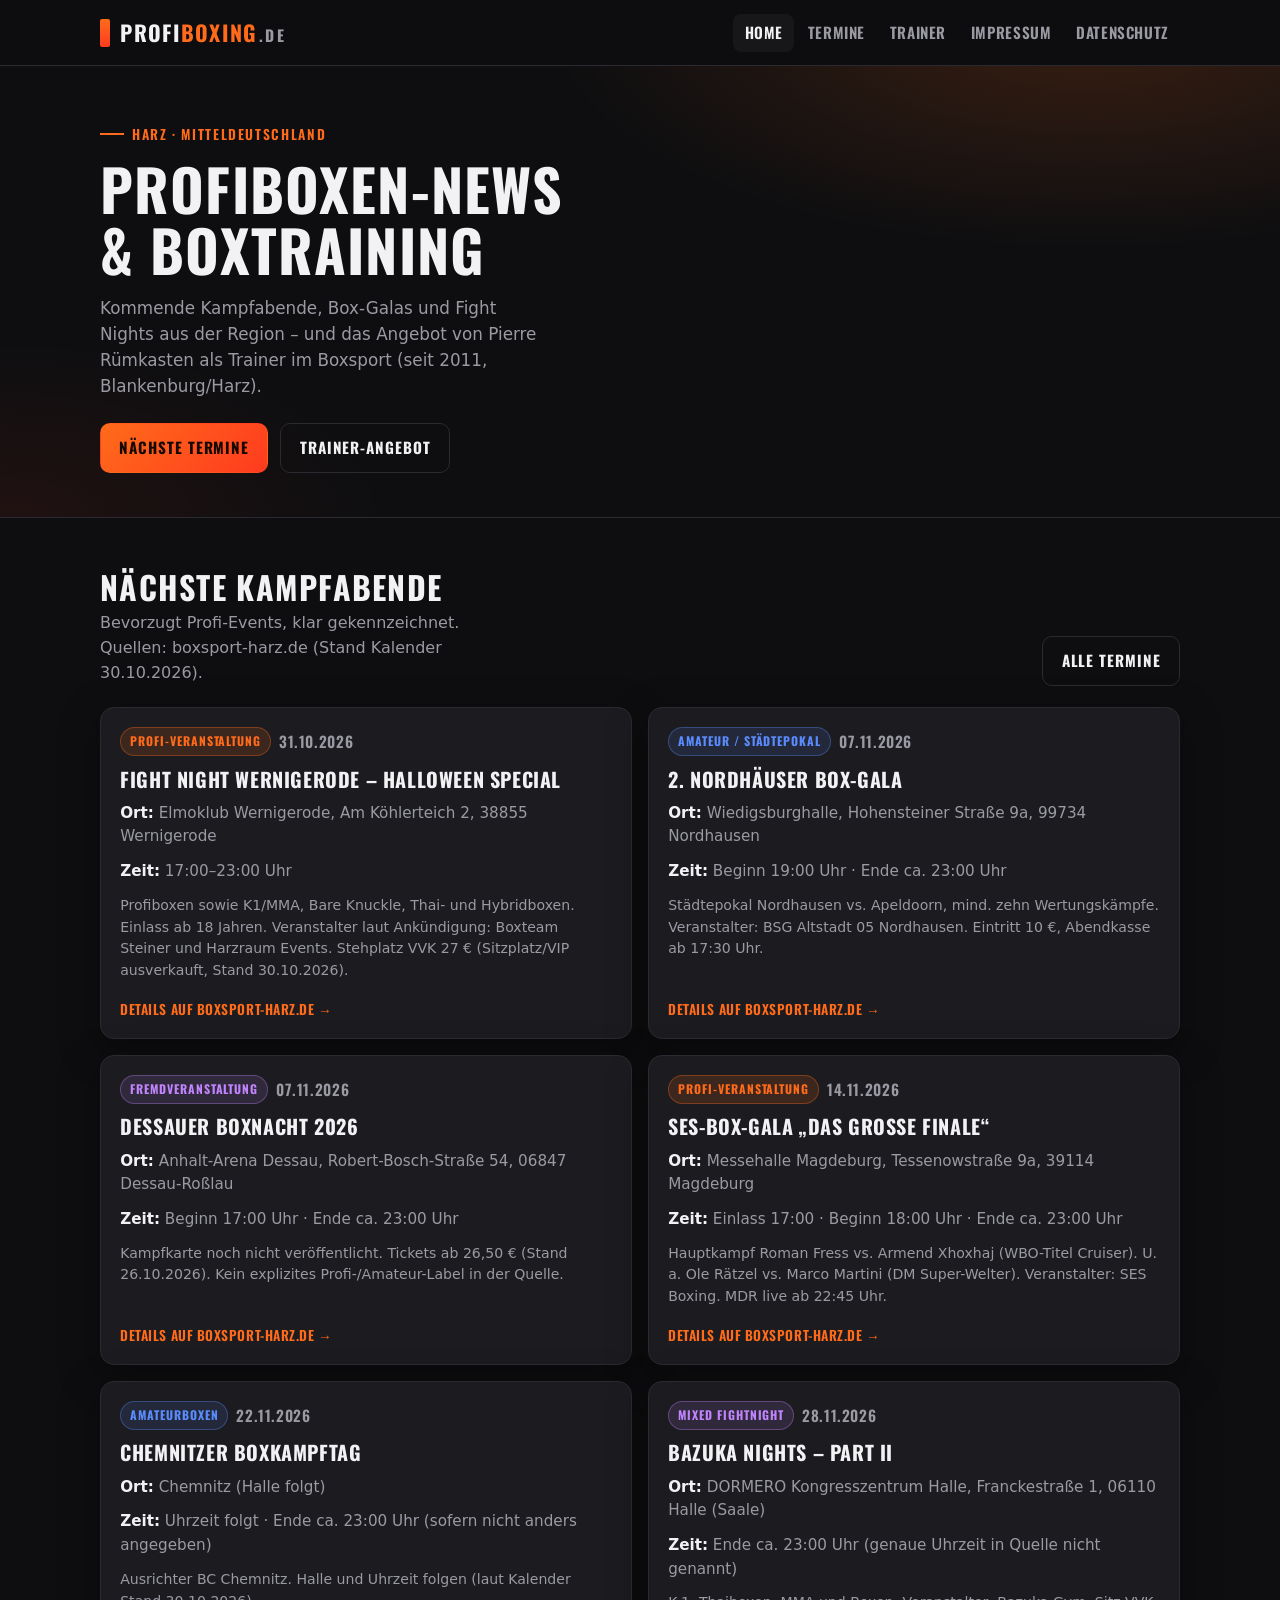
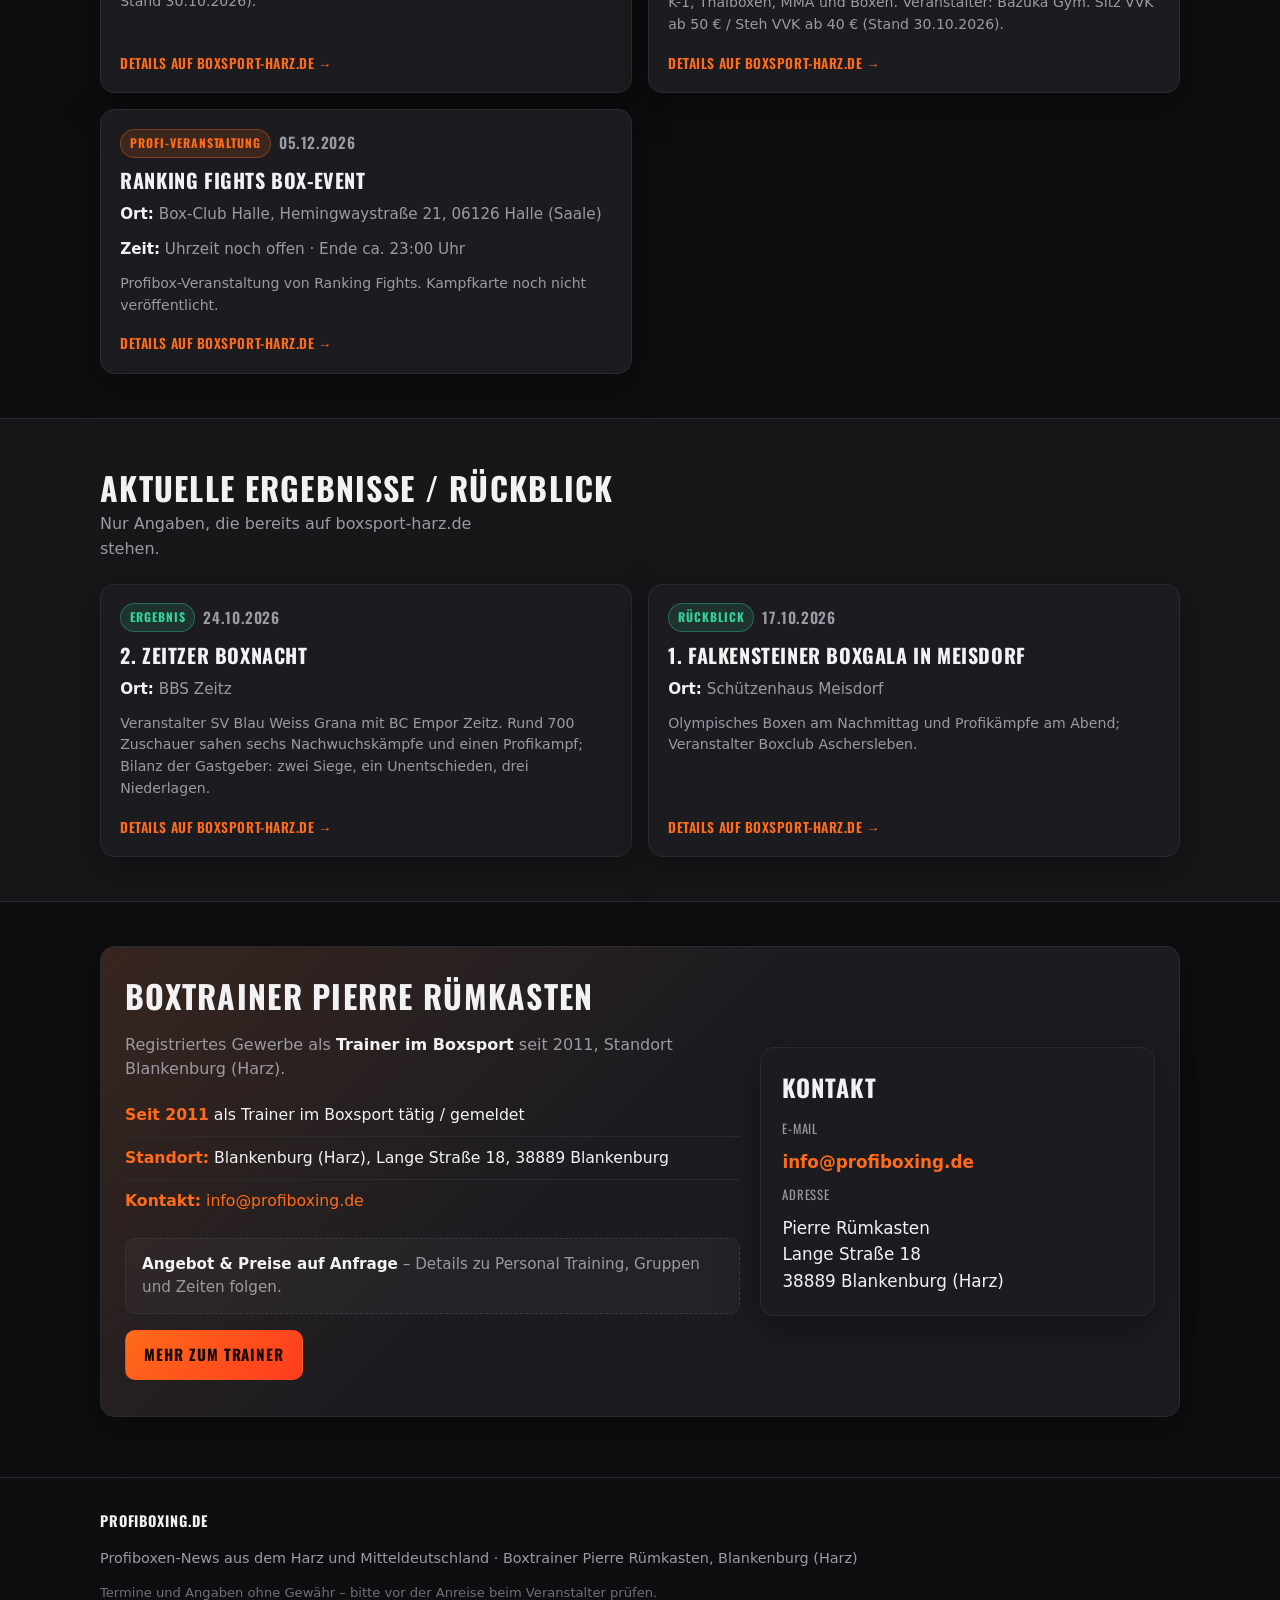
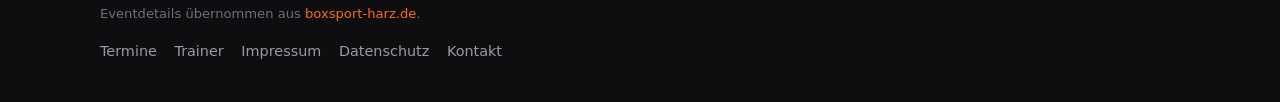
==== index.html @ 0468f7b8 "Initial draft site for www.profiboxing.de Static German site: Profi boxing events from Harz/Mittelde" ====
<!DOCTYPE html>
<html lang="de">
<head>
<meta charset="utf-8">
<meta name="viewport" content="width=device-width, initial-scale=1">
<meta name="referrer" content="strict-origin-when-cross-origin">
<title>PROFIBOXING.DE – Profiboxen im Harz &amp; Mitteldeutschland</title>
<meta name="description" content="Profiboxen-News aus dem Harz und Mitteldeutschland: kommende Kampfabende, Galas und Fight Nights – plus Angebot als Boxtrainer in Blankenburg (Harz).">
<meta name="author" content="Pierre Rümkasten">
<meta name="theme-color" content="#0e0e10">
<link rel="canonical" href="https://www.profiboxing.de/">
<meta property="og:title" content="PROFIBOXING.DE – Profiboxen im Harz &amp; Mitteldeutschland">
<meta property="og:description" content="Profiboxen-News aus dem Harz und Mitteldeutschland: kommende Kampfabende, Galas und Fight Nights – plus Angebot als Boxtrainer in Blankenburg (Harz).">
<meta property="og:url" content="https://www.profiboxing.de/">
<meta property="og:type" content="website">
<meta property="og:locale" content="de_DE">
<meta property="og:site_name" content="PROFIBOXING.DE">
<link rel="icon" href="favicon.ico" sizes="any">
<link rel="icon" type="image/svg+xml" href="icons/favicon.svg">
<link rel="icon" type="image/png" sizes="32x32" href="icons/favicon-32.png">
<link rel="apple-touch-icon" href="icons/apple-touch-icon.png">
<link rel="stylesheet" href="css/style.css">
</head>
<body>
<header class="site-header">
  <div class="wrap header-inner">
    <a class="logo" href="index.html" aria-label="PROFIBOXING.DE Startseite">
      <span class="logo-mark" aria-hidden="true"></span>
      <span class="logo-text">PROFI<span>BOXING</span><small>.DE</small></span>
    </a>
    <button class="nav-toggle" type="button" aria-expanded="false" aria-controls="site-nav" id="navToggle">Menü</button>
    <nav class="nav" id="site-nav" aria-label="Hauptnavigation">
      <a href="index.html" aria-current="page">Home</a>
      <a href="Termine.html">Termine</a>
      <a href="Trainer.html">Trainer</a>
      <a href="Impressum.html">Impressum</a>
      <a href="Datenschutz.html">Datenschutz</a>
    </nav>
  </div>
</header>

<main>
  <section class="hero">
    <div class="wrap">
      <p class="hero-kicker">Harz · Mitteldeutschland</p>
      <h1>Profiboxen-News &amp; Boxtraining</h1>
      <p class="lead">Kommende Kampfabende, Box-Galas und Fight Nights aus der Region – und das Angebot von Pierre Rümkasten als Trainer im Boxsport (seit 2011, Blankenburg/Harz).</p>
      <div class="hero-actions">
        <a class="btn btn-primary" href="Termine.html">Nächste Termine</a>
        <a class="btn btn-ghost" href="Trainer.html">Trainer-Angebot</a>
      </div>
    </div>
  </section>

  <section class="section" id="termine">
    <div class="wrap">
      <div class="section-head">
        <div>
          <h2>Nächste Kampfabende</h2>
          <p>Bevorzugt Profi-Events, klar gekennzeichnet. Quellen: boxsport-harz.de (Stand Kalender 30.10.2026).</p>
        </div>
        <a class="btn btn-ghost" href="Termine.html">Alle Termine</a>
      </div>
      <div class="grid grid-2">
        <article class="event-card">
  <div class="event-top">
    <span class="badge badge-profi">Profi-Veranstaltung</span>
    <span class="event-date">31.10.2026</span>
  </div>
  <h3>Fight Night Wernigerode – Halloween Special</h3>
  <p class="event-meta"><strong>Ort:</strong> Elmoklub Wernigerode, Am Köhlerteich 2, 38855 Wernigerode</p>
  <p class="event-meta"><strong>Zeit:</strong> 17:00–23:00 Uhr</p>
  <p class="event-note">Profiboxen sowie K1/MMA, Bare Knuckle, Thai- und Hybridboxen. Einlass ab 18 Jahren. Veranstalter laut Ankündigung: Boxteam Steiner und Harzraum Events. Stehplatz VVK 27 € (Sitzplatz/VIP ausverkauft, Stand 30.10.2026).</p>
  <div class="event-links">
    <a href="https://www.boxsport-harz.de/FightNight-Wernigerode-2026.html" rel="noopener noreferrer" target="_blank">Details auf boxsport-harz.de →</a>
  </div>
</article>

<article class="event-card">
  <div class="event-top">
    <span class="badge badge-amateur">Amateur / Städtepokal</span>
    <span class="event-date">07.11.2026</span>
  </div>
  <h3>2. Nordhäuser Box-Gala</h3>
  <p class="event-meta"><strong>Ort:</strong> Wiedigsburghalle, Hohensteiner Straße 9a, 99734 Nordhausen</p>
  <p class="event-meta"><strong>Zeit:</strong> Beginn 19:00 Uhr · Ende ca. 23:00 Uhr</p>
  <p class="event-note">Städtepokal Nordhausen vs. Apeldoorn, mind. zehn Wertungskämpfe. Veranstalter: BSG Altstadt 05 Nordhausen. Eintritt 10 €, Abendkasse ab 17:30 Uhr.</p>
  <div class="event-links">
    <a href="https://www.boxsport-harz.de/Box-Gala-Nordhausen-2026-11-07.html" rel="noopener noreferrer" target="_blank">Details auf boxsport-harz.de →</a>
  </div>
</article>

<article class="event-card">
  <div class="event-top">
    <span class="badge badge-mixed">Fremdveranstaltung</span>
    <span class="event-date">07.11.2026</span>
  </div>
  <h3>Dessauer Boxnacht 2026</h3>
  <p class="event-meta"><strong>Ort:</strong> Anhalt-Arena Dessau, Robert-Bosch-Straße 54, 06847 Dessau-Roßlau</p>
  <p class="event-meta"><strong>Zeit:</strong> Beginn 17:00 Uhr · Ende ca. 23:00 Uhr</p>
  <p class="event-note">Kampfkarte noch nicht veröffentlicht. Tickets ab 26,50 € (Stand 26.10.2026). Kein explizites Profi-/Amateur-Label in der Quelle.</p>
  <div class="event-links">
    <a href="https://www.boxsport-harz.de/Dessauer-Boxnacht-2026-11-07.html" rel="noopener noreferrer" target="_blank">Details auf boxsport-harz.de →</a>
  </div>
</article>

<article class="event-card">
  <div class="event-top">
    <span class="badge badge-profi">Profi-Veranstaltung</span>
    <span class="event-date">14.11.2026</span>
  </div>
  <h3>SES-Box-Gala „Das große Finale“</h3>
  <p class="event-meta"><strong>Ort:</strong> Messehalle Magdeburg, Tessenowstraße 9a, 39114 Magdeburg</p>
  <p class="event-meta"><strong>Zeit:</strong> Einlass 17:00 · Beginn 18:00 Uhr · Ende ca. 23:00 Uhr</p>
  <p class="event-note">Hauptkampf Roman Fress vs. Armend Xhoxhaj (WBO-Titel Cruiser). U. a. Ole Rätzel vs. Marco Martini (DM Super-Welter). Veranstalter: SES Boxing. MDR live ab 22:45 Uhr.</p>
  <div class="event-links">
    <a href="https://www.boxsport-harz.de/SES-Boxen-Magdeburg-2026-11-14.html" rel="noopener noreferrer" target="_blank">Details auf boxsport-harz.de →</a>
  </div>
</article>

<article class="event-card">
  <div class="event-top">
    <span class="badge badge-amateur">Amateurboxen</span>
    <span class="event-date">22.11.2026</span>
  </div>
  <h3>Chemnitzer Boxkampftag</h3>
  <p class="event-meta"><strong>Ort:</strong> Chemnitz (Halle folgt)</p>
  <p class="event-meta"><strong>Zeit:</strong> Uhrzeit folgt · Ende ca. 23:00 Uhr (sofern nicht anders angegeben)</p>
  <p class="event-note">Ausrichter BC Chemnitz. Halle und Uhrzeit folgen (laut Kalender Stand 30.10.2026).</p>
  <div class="event-links">
    <a href="https://www.boxsport-harz.de/Kalender.html" rel="noopener noreferrer" target="_blank">Details auf boxsport-harz.de →</a>
  </div>
</article>

<article class="event-card">
  <div class="event-top">
    <span class="badge badge-mixed">Mixed Fightnight</span>
    <span class="event-date">28.11.2026</span>
  </div>
  <h3>Bazuka Nights – Part II</h3>
  <p class="event-meta"><strong>Ort:</strong> DORMERO Kongresszentrum Halle, Franckestraße 1, 06110 Halle (Saale)</p>
  <p class="event-meta"><strong>Zeit:</strong> Ende ca. 23:00 Uhr (genaue Uhrzeit in Quelle nicht genannt)</p>
  <p class="event-note">K-1, Thaiboxen, MMA und Boxen. Veranstalter: Bazuka Gym. Sitz VVK ab 50 € / Steh VVK ab 40 € (Stand 30.10.2026).</p>
  <div class="event-links">
    <a href="https://www.boxsport-harz.de/Bazuka-Nights-Halle-2026-11-28.html" rel="noopener noreferrer" target="_blank">Details auf boxsport-harz.de →</a>
  </div>
</article>

<article class="event-card">
  <div class="event-top">
    <span class="badge badge-profi">Profi-Veranstaltung</span>
    <span class="event-date">05.12.2026</span>
  </div>
  <h3>Ranking Fights Box-Event</h3>
  <p class="event-meta"><strong>Ort:</strong> Box-Club Halle, Hemingwaystraße 21, 06126 Halle (Saale)</p>
  <p class="event-meta"><strong>Zeit:</strong> Uhrzeit noch offen · Ende ca. 23:00 Uhr</p>
  <p class="event-note">Profibox-Veranstaltung von Ranking Fights. Kampfkarte noch nicht veröffentlicht.</p>
  <div class="event-links">
    <a href="https://www.boxsport-harz.de/Ranking-Fights-Halle-2026-12-05.html" rel="noopener noreferrer" target="_blank">Details auf boxsport-harz.de →</a>
  </div>
</article>

      </div>
    </div>
  </section>

  <section class="section section-muted" id="ergebnisse">
    <div class="wrap">
      <div class="section-head">
        <div>
          <h2>Aktuelle Ergebnisse / Rückblick</h2>
          <p>Nur Angaben, die bereits auf boxsport-harz.de stehen.</p>
        </div>
      </div>
      <div class="grid grid-2">
        <article class="event-card">
  <div class="event-top">
    <span class="badge badge-result">Ergebnis</span>
    <span class="event-date">24.10.2026</span>
  </div>
  <h3>2. Zeitzer Boxnacht</h3>
  <p class="event-meta"><strong>Ort:</strong> BBS Zeitz</p>
  
  <p class="event-note">Veranstalter SV Blau Weiss Grana mit BC Empor Zeitz. Rund 700 Zuschauer sahen sechs Nachwuchskämpfe und einen Profikampf; Bilanz der Gastgeber: zwei Siege, ein Unentschieden, drei Niederlagen.</p>
  <div class="event-links">
    <a href="https://www.boxsport-harz.de/Kalender.html" rel="noopener noreferrer" target="_blank">Details auf boxsport-harz.de →</a>
  </div>
</article>

<article class="event-card">
  <div class="event-top">
    <span class="badge badge-result">Rückblick</span>
    <span class="event-date">17.10.2026</span>
  </div>
  <h3>1. Falkensteiner Boxgala in Meisdorf</h3>
  <p class="event-meta"><strong>Ort:</strong> Schützenhaus Meisdorf</p>
  
  <p class="event-note">Olympisches Boxen am Nachmittag und Profikämpfe am Abend; Veranstalter Boxclub Aschersleben.</p>
  <div class="event-links">
    <a href="https://www.boxsport-harz.de/index.html" rel="noopener noreferrer" target="_blank">Details auf boxsport-harz.de →</a>
  </div>
</article>

      </div>
    </div>
  </section>

  <section class="section" id="trainer">
    <div class="wrap">
      <div class="trainer-panel">
        <div>
          <h2>Boxtrainer Pierre Rümkasten</h2>
          <p>Registriertes Gewerbe als <strong style="color:var(--text)">Trainer im Boxsport</strong> seit 2011, Standort Blankenburg (Harz).</p>
          <ul class="fact-list">
            <li><strong>Seit 2011</strong> als Trainer im Boxsport tätig / gemeldet</li>
            <li><strong>Standort:</strong> Blankenburg (Harz), Lange Straße 18, 38889 Blankenburg</li>
            <li><strong>Kontakt:</strong> <a href="mailto:info@profiboxing.de">info@profiboxing.de</a></li>
          </ul>
          <!-- TODO: Personal Training – Inhalte, Zielgruppen, Dauer konkretisieren -->
          <!-- TODO: Gruppentraining – Formate und Gruppengrößen ergänzen -->
          <!-- TODO: Preise – konkrete Preislisten eintragen -->
          <!-- TODO: Trainingszeiten / Ort der Trainingseinheiten ergänzen -->
          <p class="placeholder-note"><strong>Angebot &amp; Preise auf Anfrage</strong> – Details zu Personal Training, Gruppen und Zeiten folgen.</p>
          <p style="margin-top:1rem"><a class="btn btn-primary" href="Trainer.html">Mehr zum Trainer</a></p>
        </div>
        <div class="contact-box">
          <h2>Kontakt</h2>
          <dl>
            <dt>E-Mail</dt>
            <dd><a href="mailto:info@profiboxing.de">info@profiboxing.de</a></dd>
            <dt>Adresse</dt>
            <dd>Pierre Rümkasten<br>Lange Straße 18<br>38889 Blankenburg (Harz)</dd>
          </dl>
        </div>
      </div>
    </div>
  </section>
</main>
<footer class="site-footer">
  <div class="wrap footer-inner">
    <div>
      <p class="footer-brand">PROFIBOXING.DE</p>
      <p>Profiboxen-News aus dem Harz und Mitteldeutschland · Boxtrainer Pierre Rümkasten, Blankenburg (Harz)</p>
      <p class="disclaimer">Termine und Angaben ohne Gewähr – bitte vor der Anreise beim Veranstalter prüfen. Eventdetails übernommen aus <a href="https://www.boxsport-harz.de/">boxsport-harz.de</a>.</p>
    </div>
    <nav class="footer-nav" aria-label="Fußnavigation">
      <a href="Termine.html">Termine</a>
      <a href="Trainer.html">Trainer</a>
      <a href="Impressum.html">Impressum</a>
      <a href="Datenschutz.html">Datenschutz</a>
      <a href="mailto:info@profiboxing.de">Kontakt</a>
    </nav>
  </div>
</footer>
<script>
(function(){
  var btn=document.getElementById('navToggle');
  var nav=document.getElementById('site-nav');
  if(!btn||!nav) return;
  btn.addEventListener('click',function(){
    var open=nav.classList.toggle('is-open');
    btn.setAttribute('aria-expanded', open ? 'true' : 'false');
  });
})();
</script>
</body>
</html>
---- css/style.css ----
@font-face{
  font-family:"Oswald";
  src:url("../fonts/Oswald-Regular.ttf") format("truetype");
  font-weight:400;
  font-style:normal;
  font-display:swap;
}
@font-face{
  font-family:"Oswald";
  src:url("../fonts/Oswald-SemiBold.ttf") format("truetype");
  font-weight:600;
  font-style:normal;
  font-display:swap;
}
@font-face{
  font-family:"Oswald";
  src:url("../fonts/Oswald-Bold.ttf") format("truetype");
  font-weight:700;
  font-style:normal;
  font-display:swap;
}

:root{
  --bg:#0e0e10;
  --bg-elev:#17171a;
  --bg-card:#1c1c20;
  --bg-card-hover:#232328;
  --line:#2a2a30;
  --text:#f2f2f4;
  --muted:#9a9aa3;
  --accent:#ff6b1a;
  --accent-2:#ff3b1f;
  --accent-soft:rgba(255,107,26,.14);
  --profi:#ff6b1a;
  --amateur:#5b8cff;
  --mixed:#c084fc;
  --ok:#34d399;
  --radius:14px;
  --shadow:0 12px 40px rgba(0,0,0,.35);
  --max:1080px;
  --font-display:"Oswald", "Arial Narrow", Impact, "Helvetica Neue", Arial, sans-serif;
  --font-body:system-ui, -apple-system, "Segoe UI", Roboto, "Helvetica Neue", Arial, sans-serif;
}

*{box-sizing:border-box}
html{scroll-behavior:smooth}
body{
  margin:0;
  font-family:var(--font-body);
  background:var(--bg);
  color:var(--text);
  line-height:1.55;
  -webkit-font-smoothing:antialiased;
}
img{max-width:100%;height:auto;display:block}
a{color:var(--accent);text-decoration:none}
a:hover{text-decoration:underline}
.wrap{width:min(100% - 2rem, var(--max));margin-inline:auto}

/* Header */
.site-header{
  position:sticky;top:0;z-index:40;
  background:rgba(14,14,16,.92);
  backdrop-filter:blur(10px);
  border-bottom:1px solid var(--line);
}
.header-inner{
  display:flex;align-items:center;justify-content:space-between;
  gap:1rem;padding:.85rem 0;
}
.logo{
  display:inline-flex;align-items:center;gap:.65rem;
  text-decoration:none;color:var(--text);
}
.logo img{height:28px;width:auto}
.logo-mark{
  width:10px;height:28px;border-radius:2px;
  background:linear-gradient(180deg,var(--accent),var(--accent-2));
  flex-shrink:0;
}
.logo-text{
  font-family:var(--font-display);
  font-weight:700;font-size:1.35rem;letter-spacing:.06em;
  text-transform:uppercase;line-height:1;
}
.logo-text span{color:var(--accent)}
.logo-text small{
  font-size:.72em;color:var(--muted);letter-spacing:.14em;margin-left:.1em;
}

.nav{display:flex;gap:.15rem;flex-wrap:wrap;align-items:center}
.nav a{
  font-family:var(--font-display);
  font-weight:600;font-size:.95rem;letter-spacing:.04em;
  text-transform:uppercase;color:var(--muted);
  padding:.45rem .7rem;border-radius:8px;text-decoration:none;
}
.nav a:hover,.nav a[aria-current="page"]{color:var(--text);background:var(--bg-elev)}
.nav-toggle{
  display:none;background:transparent;border:1px solid var(--line);
  color:var(--text);border-radius:8px;padding:.4rem .65rem;
  font-family:var(--font-display);letter-spacing:.06em;cursor:pointer;
}

/* Hero */
.hero{
  position:relative;overflow:hidden;
  padding:3.25rem 0 2.75rem;
  border-bottom:1px solid var(--line);
  background:
    radial-gradient(900px 380px at 85% -10%, rgba(255,107,26,.18), transparent 60%),
    radial-gradient(700px 320px at 0% 100%, rgba(255,59,31,.08), transparent 55%),
    var(--bg);
}
.hero-kicker{
  display:inline-flex;align-items:center;gap:.5rem;
  font-family:var(--font-display);font-weight:600;letter-spacing:.12em;
  text-transform:uppercase;color:var(--accent);font-size:.85rem;margin:0 0 .85rem;
}
.hero-kicker::before{
  content:"";width:1.5rem;height:2px;background:var(--accent);
}
.hero h1{
  font-family:var(--font-display);font-weight:700;
  font-size:clamp(2.1rem, 6vw, 3.6rem);
  line-height:1.05;letter-spacing:.02em;text-transform:uppercase;
  margin:0 0 1rem;max-width:16ch;
}
.hero p.lead{
  margin:0 0 1.5rem;color:var(--muted);font-size:1.05rem;max-width:42ch;
}
.hero-actions{display:flex;flex-wrap:wrap;gap:.75rem}

.btn{
  display:inline-flex;align-items:center;justify-content:center;gap:.4rem;
  font-family:var(--font-display);font-weight:700;letter-spacing:.06em;
  text-transform:uppercase;font-size:.95rem;
  padding:.75rem 1.15rem;border-radius:10px;border:1px solid transparent;
  text-decoration:none;cursor:pointer;transition:transform .15s ease, background .15s ease;
}
.btn:hover{text-decoration:none;transform:translateY(-1px)}
.btn-primary{
  background:linear-gradient(135deg,var(--accent),var(--accent-2));
  color:#140800;border-color:transparent;
}
.btn-ghost{
  background:transparent;color:var(--text);border-color:var(--line);
}
.btn-ghost:hover{border-color:var(--accent);color:var(--accent)}

/* Sections */
.section{padding:2.75rem 0}
.section-head{
  display:flex;flex-wrap:wrap;align-items:end;justify-content:space-between;
  gap:1rem;margin-bottom:1.35rem;
}
.section-head h2{
  font-family:var(--font-display);font-weight:700;text-transform:uppercase;
  letter-spacing:.04em;font-size:clamp(1.5rem,3.5vw,2rem);margin:0;
}
.section-head p{margin:0;color:var(--muted);max-width:42ch}
.section-muted{background:var(--bg-elev);border-block:1px solid var(--line)}

/* Cards / events */
.grid{display:grid;gap:1rem}
.grid-2{grid-template-columns:1fr}
.grid-3{grid-template-columns:1fr}
@media(min-width:720px){
  .grid-2{grid-template-columns:1fr 1fr}
  .grid-3{grid-template-columns:repeat(3,1fr)}
}

.event-card{
  background:var(--bg-card);border:1px solid var(--line);
  border-radius:var(--radius);padding:1.15rem 1.2rem;
  box-shadow:var(--shadow);display:flex;flex-direction:column;gap:.7rem;
  transition:border-color .15s ease, background .15s ease;
}
.event-card:hover{border-color:#3a3a44;background:var(--bg-card-hover)}
.event-top{display:flex;flex-wrap:wrap;gap:.5rem;align-items:center}
.badge{
  display:inline-flex;align-items:center;
  font-family:var(--font-display);font-weight:700;font-size:.75rem;
  letter-spacing:.08em;text-transform:uppercase;
  padding:.28rem .55rem;border-radius:999px;border:1px solid transparent;
}
.badge-profi{background:var(--accent-soft);color:var(--profi);border-color:rgba(255,107,26,.35)}
.badge-amateur{background:rgba(91,140,255,.12);color:var(--amateur);border-color:rgba(91,140,255,.35)}
.badge-mixed{background:rgba(192,132,252,.12);color:var(--mixed);border-color:rgba(192,132,252,.35)}
.badge-result{background:rgba(52,211,153,.12);color:var(--ok);border-color:rgba(52,211,153,.35)}
.event-date{
  font-family:var(--font-display);font-weight:600;color:var(--muted);
  letter-spacing:.04em;font-size:.95rem;
}
.event-card h3{
  font-family:var(--font-display);font-weight:700;text-transform:uppercase;
  letter-spacing:.03em;font-size:1.25rem;margin:0;line-height:1.15;
}
.event-meta{margin:0;color:var(--muted);font-size:.95rem}
.event-meta strong{color:var(--text);font-weight:600}
.event-note{margin:0;font-size:.88rem;color:var(--muted)}
.event-links{display:flex;flex-wrap:wrap;gap:.6rem;margin-top:auto;padding-top:.35rem}
.event-links a{
  font-family:var(--font-display);font-weight:600;letter-spacing:.04em;
  text-transform:uppercase;font-size:.85rem;
}

/* Trainer teaser */
.trainer-panel{
  display:grid;gap:1.25rem;align-items:center;
  background:
    linear-gradient(135deg, rgba(255,107,26,.12), transparent 45%),
    var(--bg-card);
  border:1px solid var(--line);border-radius:var(--radius);
  padding:1.5rem;box-shadow:var(--shadow);
}
@media(min-width:800px){
  .trainer-panel{grid-template-columns:1.4fr .9fr}
}
.trainer-panel h2{
  font-family:var(--font-display);text-transform:uppercase;letter-spacing:.04em;
  font-size:clamp(1.5rem,3vw,2rem);margin:0 0 .75rem;
}
.trainer-panel p{margin:0 0 .75rem;color:var(--muted)}
.fact-list{list-style:none;padding:0;margin:0 0 1rem}
.fact-list li{
  padding:.55rem 0;border-bottom:1px solid var(--line);
  color:var(--text);font-size:.98rem;
}
.fact-list li:last-child{border-bottom:0}
.fact-list strong{color:var(--accent)}
.placeholder-note{
  margin:0;padding:.85rem 1rem;border-radius:10px;
  background:rgba(255,255,255,.03);border:1px dashed #3a3a44;
  color:var(--muted);font-size:.95rem;
}
.placeholder-note strong{color:var(--text)}

/* Contact */
.contact-box{
  background:var(--bg-card);border:1px solid var(--line);
  border-radius:var(--radius);padding:1.35rem;box-shadow:var(--shadow);
}
.contact-box h2{
  font-family:var(--font-display);text-transform:uppercase;letter-spacing:.04em;
  margin:0 0 .75rem;font-size:1.5rem;
}
.contact-box dl{margin:0;display:grid;gap:.65rem}
.contact-box dt{font-family:var(--font-display);letter-spacing:.06em;text-transform:uppercase;color:var(--muted);font-size:.8rem;margin:0}
.contact-box dd{margin:0;font-size:1.05rem}
.contact-box a{font-weight:600}

/* Page hero (inner) */
.page-hero{padding:2.25rem 0 1.25rem;border-bottom:1px solid var(--line)}
.page-hero h1{
  font-family:var(--font-display);text-transform:uppercase;letter-spacing:.04em;
  font-size:clamp(1.8rem,4vw,2.6rem);margin:0 0 .5rem;
}
.page-hero p{margin:0;color:var(--muted);max-width:55ch}

/* Legal */
.legal{max-width:70ch}
.legal h2{
  font-family:var(--font-display);text-transform:uppercase;letter-spacing:.04em;
  font-size:1.25rem;margin:1.75rem 0 .6rem;
}
.legal p,.legal li{color:var(--muted)}
.legal strong{color:var(--text)}
.legal address{font-style:normal;color:var(--text);line-height:1.6}

/* Footer */
.site-footer{
  border-top:1px solid var(--line);padding:2rem 0 2.5rem;margin-top:1rem;
  color:var(--muted);font-size:.9rem;
}
.footer-inner{
  display:flex;flex-wrap:wrap;gap:1rem;justify-content:space-between;align-items:start;
}
.footer-brand{
  font-family:var(--font-display);font-weight:700;letter-spacing:.06em;
  text-transform:uppercase;color:var(--text);margin:0 0 .35rem;
}
.footer-nav{display:flex;flex-wrap:wrap;gap:.75rem 1.1rem}
.footer-nav a{color:var(--muted);text-decoration:none}
.footer-nav a:hover{color:var(--accent)}
.disclaimer{margin:.85rem 0 0;font-size:.82rem;color:#6f6f78;max-width:70ch}

/* Mobile nav */
@media(max-width:720px){
  .nav-toggle{display:inline-flex}
  .nav{
    display:none;width:100%;flex-direction:column;
    padding-bottom:.75rem;
  }
  .nav.is-open{display:flex}
  .header-inner{flex-wrap:wrap}
}
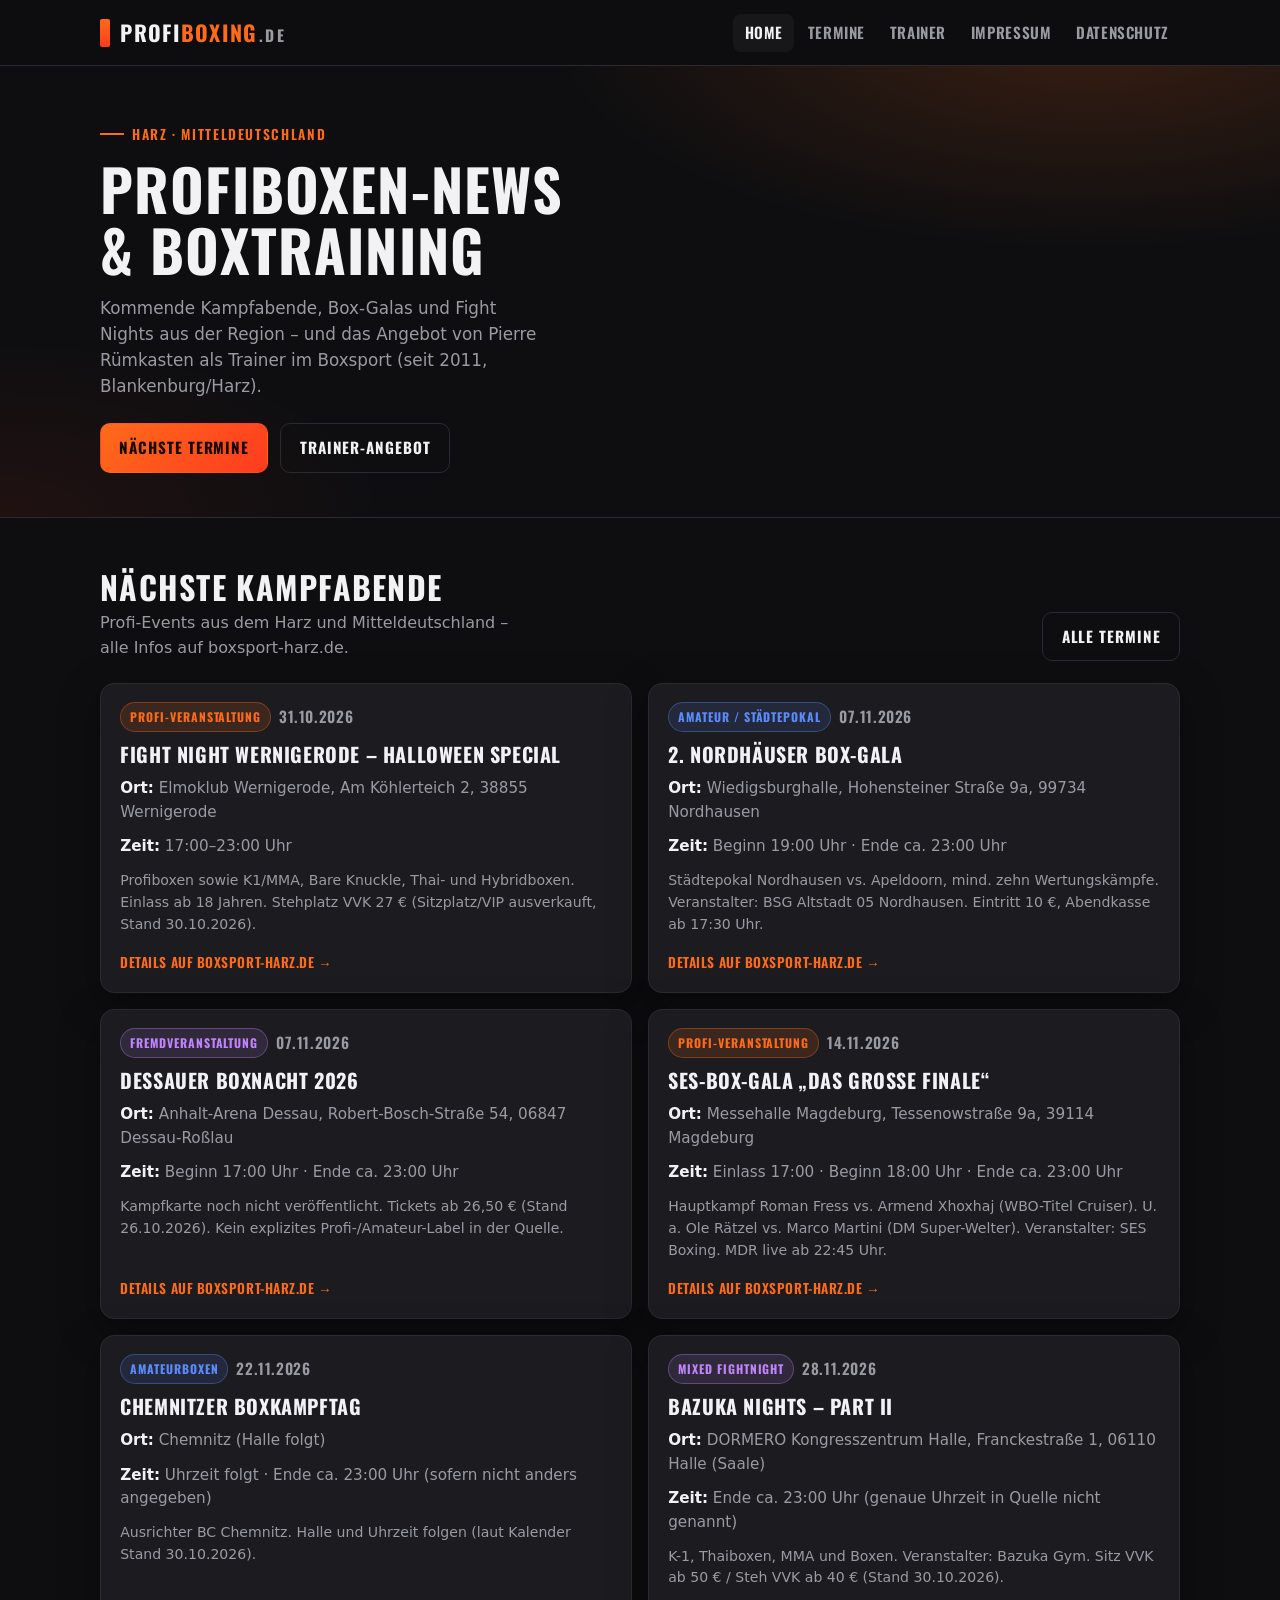
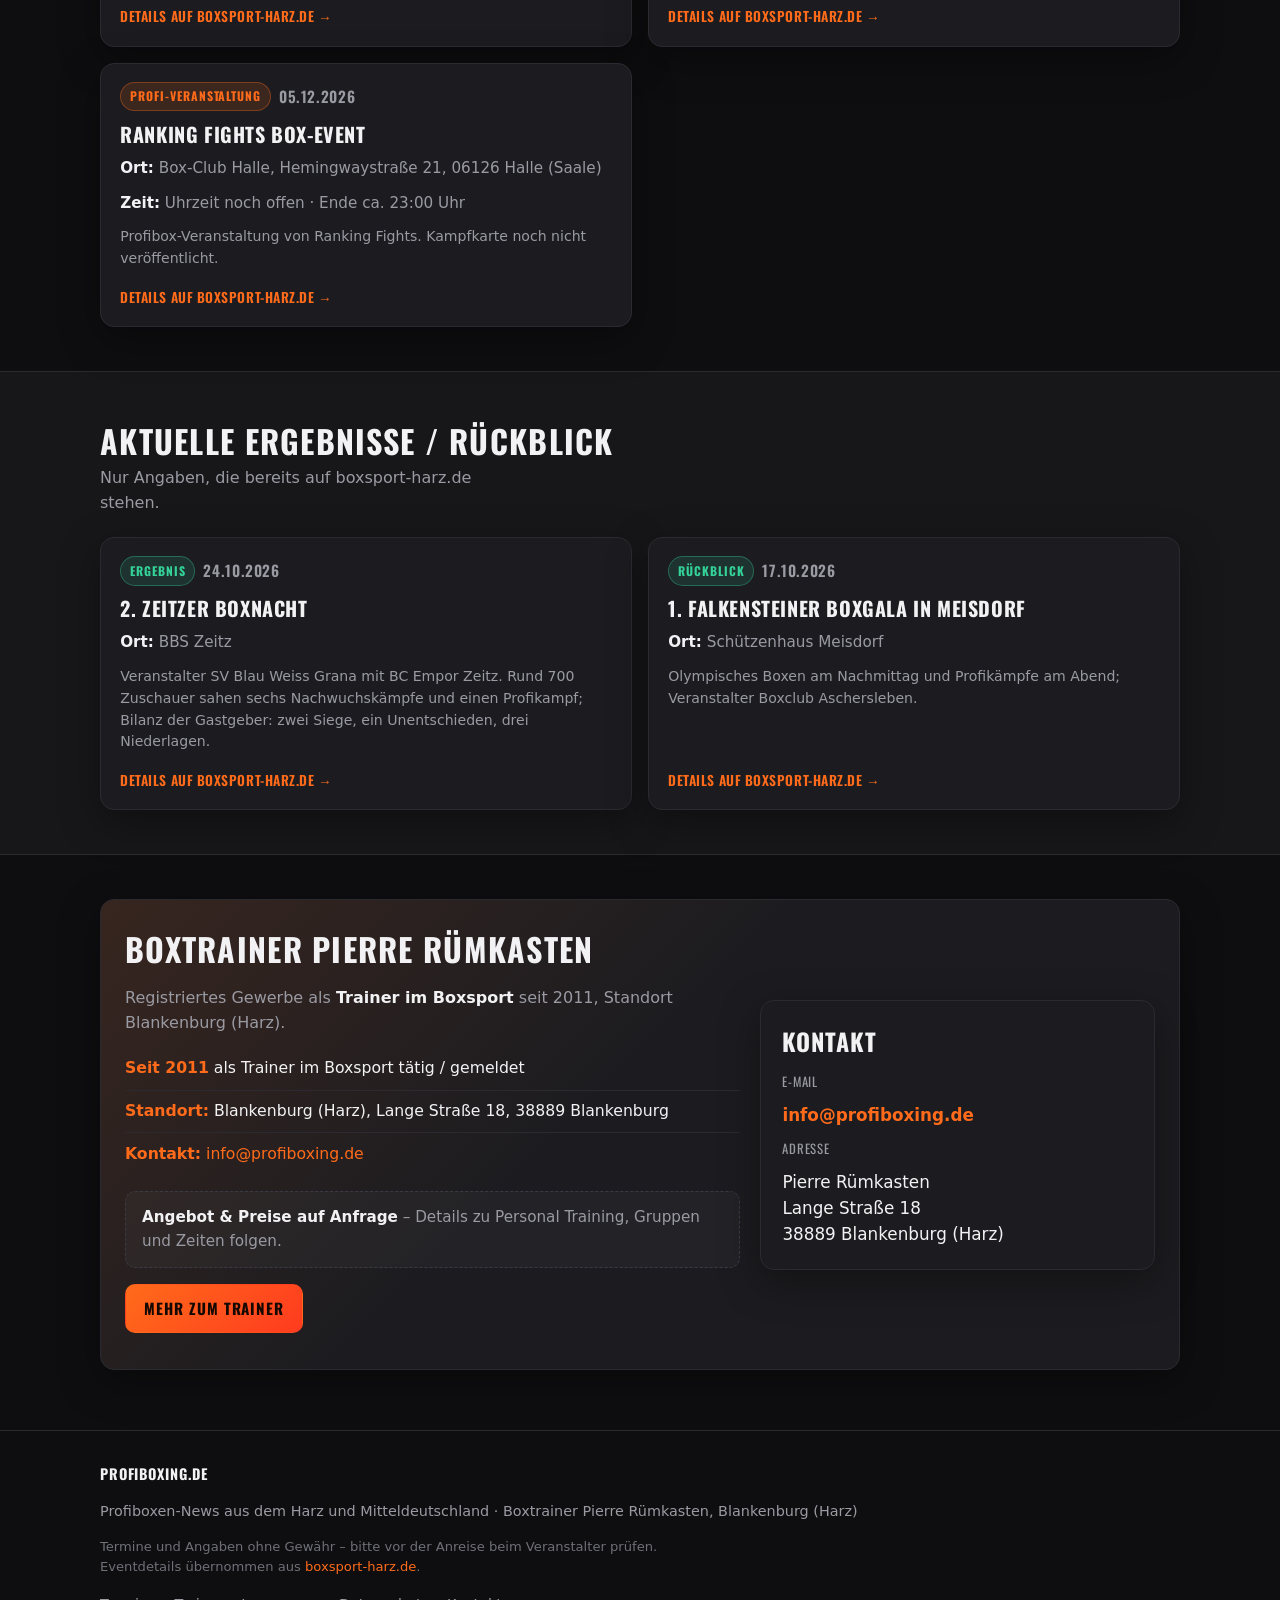
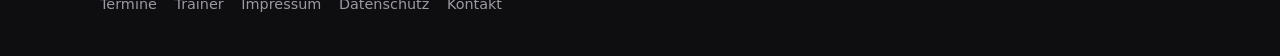
==== commit b8430c9e: "Texte angepasst" ====
--- a/index.html
+++ b/index.html
@@ -57,7 +57,7 @@
       <div class="section-head">
         <div>
           <h2>Nächste Kampfabende</h2>
-          <p>Bevorzugt Profi-Events, klar gekennzeichnet. Quellen: boxsport-harz.de (Stand Kalender 30.10.2026).</p>
+          <p>Profi-Events aus dem Harz und Mitteldeutschland – alle Infos auf boxsport-harz.de.</p>
         </div>
         <a class="btn btn-ghost" href="Termine.html">Alle Termine</a>
       </div>
@@ -70,7 +70,7 @@
   <h3>Fight Night Wernigerode – Halloween Special</h3>
   <p class="event-meta"><strong>Ort:</strong> Elmoklub Wernigerode, Am Köhlerteich 2, 38855 Wernigerode</p>
   <p class="event-meta"><strong>Zeit:</strong> 17:00–23:00 Uhr</p>
-  <p class="event-note">Profiboxen sowie K1/MMA, Bare Knuckle, Thai- und Hybridboxen. Einlass ab 18 Jahren. Veranstalter laut Ankündigung: Boxteam Steiner und Harzraum Events. Stehplatz VVK 27 € (Sitzplatz/VIP ausverkauft, Stand 30.10.2026).</p>
+  <p class="event-note">Profiboxen sowie K1/MMA, Bare Knuckle, Thai- und Hybridboxen. Einlass ab 18 Jahren. Stehplatz VVK 27 € (Sitzplatz/VIP ausverkauft, Stand 30.10.2026).</p>
   <div class="event-links">
     <a href="https://www.boxsport-harz.de/FightNight-Wernigerode-2026.html" rel="noopener noreferrer" target="_blank">Details auf boxsport-harz.de →</a>
   </div>
